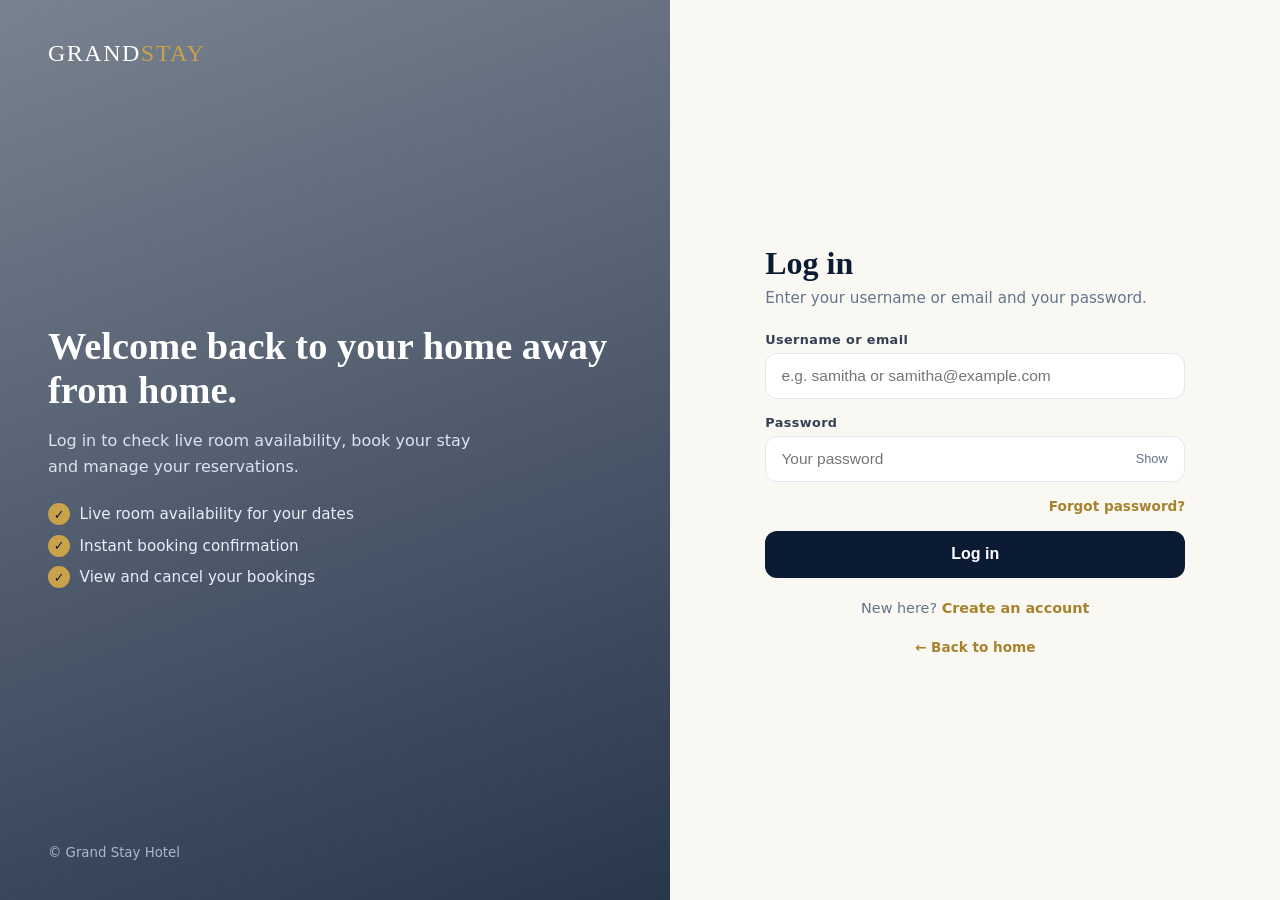
==== frontend/login.html @ 8cf585d7 "Hotel management microservices with new frontend Add Customer, Booking, Room, Billing services and E" ====
<!DOCTYPE html>
<html lang="en">
<head>
  <meta charset="UTF-8" />
  <meta name="viewport" content="width=device-width, initial-scale=1" />
  <title>Login - Grand Stay Hotel</title>
  <link rel="stylesheet" href="auth.css" />
</head>
<body class="auth">
  <aside class="visual" style="--bg:url('https://images.unsplash.com/photo-1566073771259-6a8506099945?auto=format&fit=crop&w=1400&q=80')">
    <a class="brand" href="index.html">GRAND<span>STAY</span></a>
    <div>
      <h2>Welcome back to your home away from home.</h2>
      <p class="sub">Log in to check live room availability, book your stay and manage your reservations.</p>
      <ul class="points">
        <li>Live room availability for your dates</li>
        <li>Instant booking confirmation</li>
        <li>View and cancel your bookings</li>
      </ul>
    </div>
    <small>&copy; Grand Stay Hotel</small>
  </aside>

  <main class="panel">
    <div class="box">
      <a class="mobile-brand" href="index.html">GRAND<span>STAY</span></a>
      <h1>Log in</h1>
      <p class="lead">Enter your username or email and your password.</p>

      <div id="alert" class="alert" hidden></div>

      <form id="loginForm" novalidate>
        <div class="field">
          <label for="usernameOrEmail">Username or email</label>
          <div class="input"><input type="text" id="usernameOrEmail" autocomplete="username" placeholder="e.g. samitha or samitha@example.com" /></div>
        </div>
        <div class="field">
          <label for="password">Password</label>
          <div class="input has-toggle">
            <input type="password" id="password" autocomplete="current-password" placeholder="Your password" />
            <button type="button" class="toggle">Show</button>
          </div>
        </div>
        <div class="row-between"><span></span><a href="forgot-password.html">Forgot password?</a></div>
        <button type="submit" class="submit" id="submitBtn">Log in</button>
      </form>

      <div class="alt">New here? <a href="signup.html">Create an account</a></div>
      <div class="alt" style="margin-top:0.4rem"><a class="home-link" href="index.html">&larr; Back to home</a></div>
    </div>
  </main>

  <script src="config.js"></script>
  <script src="auth.js"></script>
  <script>
    const form = document.getElementById("loginForm");
    const alertBox = document.getElementById("alert");
    const btn = document.getElementById("submitBtn");
    const idInput = document.getElementById("usernameOrEmail");
    const pwInput = document.getElementById("password");

    Auth.wireToggles();
    if (Auth.loggedIn()) window.location.replace("rooms.html");

    const params = new URLSearchParams(location.search);
    if (params.get("registered")) {
      Auth.showAlert(alertBox, "success", "Account created! Please log in.");
      idInput.value = params.get("registered");
      pwInput.focus();
    } else if (params.get("reset")) {
      Auth.showAlert(alertBox, "success", "Password changed. Please log in with your new password.");
    }

    form.addEventListener("submit", async (e) => {
      e.preventDefault();
      Auth.clearFieldErrors(form);
      Auth.showAlert(alertBox, "", "");

      const usernameOrEmail = idInput.value.trim();
      const password = pwInput.value;
      let bad = false;
      if (!usernameOrEmail) { Auth.setFieldError(idInput, "Username or email is required"); bad = true; }
      if (!password) { Auth.setFieldError(pwInput, "Password is required"); bad = true; }
      if (bad) return;

      Auth.setBusy(btn, true, "Logging in...");
      const r = await Auth.post("/login", { usernameOrEmail, password });

      if (r.ok && r.data && r.data.customer) {
        localStorage.setItem(SESSION_KEY, JSON.stringify(r.data.customer));
        Auth.showAlert(alertBox, "success", "Login successful. Taking you to the rooms...");
        setTimeout(() => { window.location.href = "rooms.html"; }, 600);
        return;
      }

      const msg = Auth.explain(r);
      Object.keys(msg.fields).forEach((k) => {
        if (k === "usernameOrEmail") Auth.setFieldError(idInput, msg.fields[k]);
        if (k === "password") Auth.setFieldError(pwInput, msg.fields[k]);
      });
      Auth.showAlert(alertBox, "error", msg.general || (Object.keys(msg.fields).length ? "" : "Login failed."));
      Auth.setBusy(btn, false, "Log in");
    });
  </script>
</body>
</html>
---- frontend/auth.css ----
:root {
  --navy: #0b1b34;
  --navy-2: #13294f;
  --gold: #c9a24b;
  --gold-dark: #a8832f;
  --ink: #0f172a;
  --soft: #64748b;
  --line: #e2e8f0;
  --bad: #b91c1c;
  --ok: #15803d;
}
* { box-sizing: border-box; }
[hidden] { display: none !important; }

body.auth {
  margin: 0;
  min-height: 100vh;
  display: grid;
  grid-template-columns: 1.1fr 1fr;
  font-family: "Segoe UI", system-ui, Arial, sans-serif;
  color: var(--ink);
  background: #fff;
}

/* ---------- Left visual panel ---------- */
.visual {
  position: relative;
  display: flex;
  flex-direction: column;
  justify-content: space-between;
  padding: 2.5rem 3rem;
  color: #fff;
  background:
    linear-gradient(160deg, rgba(11,27,52,0.55), rgba(11,27,52,0.88)),
    var(--bg) center/cover no-repeat;
}
.visual .brand { font-family: Georgia, serif; font-size: 1.5rem; letter-spacing: 1.5px; color: #fff; text-decoration: none; }
.visual .brand span { color: var(--gold); }
.visual h2 { font-family: Georgia, serif; font-size: clamp(1.8rem, 3vw, 2.8rem); line-height: 1.15; margin: 0 0 1rem; }
.visual p.sub { color: #dbe4f0; max-width: 440px; line-height: 1.6; margin: 0 0 1.5rem; }
.points { list-style: none; padding: 0; margin: 0; display: grid; gap: 0.6rem; }
.points li { display: flex; gap: 0.6rem; align-items: center; color: #e8eef7; font-size: 0.95rem; }
.points li::before { content: "✓"; display: grid; place-items: center; width: 22px; height: 22px; border-radius: 50%; background: var(--gold); color: var(--navy); font-weight: 700; font-size: 0.8rem; flex: none; }
.visual small { color: #a9b8cf; }

/* ---------- Right form panel ---------- */
.panel { display: flex; align-items: center; justify-content: center; padding: 2.5rem 1.5rem; background: #faf8f3; }
.box { width: 100%; max-width: 420px; }
.box .mobile-brand { display: none; font-family: Georgia, serif; font-size: 1.4rem; color: var(--navy); text-decoration: none; margin-bottom: 1rem; }
.box .mobile-brand span { color: var(--gold-dark); }
.box h1 { font-family: Georgia, serif; font-size: 2rem; margin: 0 0 0.4rem; color: var(--navy); }
.box .lead { margin: 0 0 1.6rem; color: var(--soft); font-size: 0.95rem; }

form { display: grid; gap: 1.05rem; }
.field label { display: block; font-size: 0.8rem; font-weight: 600; letter-spacing: 0.4px; color: #334155; margin-bottom: 0.35rem; }
.input { position: relative; }
.input input {
  width: 100%; padding: 0.8rem 0.95rem; font-size: 0.97rem; color: var(--ink);
  background: #fff; border: 1.5px solid var(--line); border-radius: 12px; transition: border-color 0.15s, box-shadow 0.15s;
}
.input input:focus { outline: none; border-color: var(--gold); box-shadow: 0 0 0 4px rgba(201,162,75,0.18); }
.field.invalid .input input { border-color: #f87171; background: #fff7f7; }
.field .err { color: var(--bad); font-size: 0.8rem; margin-top: 0.3rem; min-height: 0; }
.toggle { position: absolute; right: 8px; top: 50%; transform: translateY(-50%); background: none; border: none; color: var(--soft); font-size: 0.8rem; cursor: pointer; padding: 0.4rem 0.6rem; border-radius: 8px; }
.toggle:hover { background: #f1f5f9; color: var(--navy); }
.input.has-toggle input { padding-right: 4.2rem; }

.row2 { display: grid; grid-template-columns: 1fr 1fr; gap: 1rem; }
.row-between { display: flex; justify-content: space-between; align-items: center; font-size: 0.85rem; }
.row-between a, .alt a { color: var(--gold-dark); font-weight: 600; text-decoration: none; }
.row-between a:hover, .alt a:hover { text-decoration: underline; }

.strength { height: 5px; border-radius: 99px; background: #e5e7eb; overflow: hidden; margin-top: 0.5rem; }
.strength i { display: block; height: 100%; width: 0; background: #ef4444; transition: width 0.25s, background 0.25s; }
.strength-text { font-size: 0.75rem; color: var(--soft); margin-top: 0.25rem; }

.submit {
  display: flex; align-items: center; justify-content: center; gap: 0.6rem;
  padding: 0.9rem 1rem; border: none; border-radius: 12px; cursor: pointer;
  background: var(--navy); color: #fff; font-size: 1rem; font-weight: 600; transition: background 0.2s, transform 0.1s;
}
.submit:hover { background: var(--navy-2); }
.submit:active { transform: translateY(1px); }
.submit:disabled { opacity: 0.7; cursor: wait; }
.spin { width: 16px; height: 16px; border: 2px solid rgba(255,255,255,0.4); border-top-color: #fff; border-radius: 50%; animation: spin 0.7s linear infinite; }
@keyframes spin { to { transform: rotate(360deg); } }

.alert { padding: 0.8rem 1rem; border-radius: 12px; font-size: 0.9rem; line-height: 1.45; margin-bottom: 1rem; }
.alert.error { background: #fef2f2; color: var(--bad); border: 1px solid #fecaca; }
.alert.success { background: #f0fdf4; color: var(--ok); border: 1px solid #bbf7d0; }
.alert.info { background: #eff6ff; color: #1d4ed8; border: 1px solid #bfdbfe; }

.alt { margin-top: 1.4rem; text-align: center; color: var(--soft); font-size: 0.9rem; }
.home-link { display: inline-block; margin-top: 1rem; color: var(--soft); font-size: 0.85rem; text-decoration: none; }
.home-link:hover { color: var(--navy); }

@media (max-width: 860px) {
  body.auth { grid-template-columns: 1fr; }
  .visual { display: none; }
  .box .mobile-brand { display: inline-block; }
  .panel { align-items: flex-start; padding-top: 2rem; min-height: 100vh; }
}
@media (max-width: 440px) { .row2 { grid-template-columns: 1fr; } }
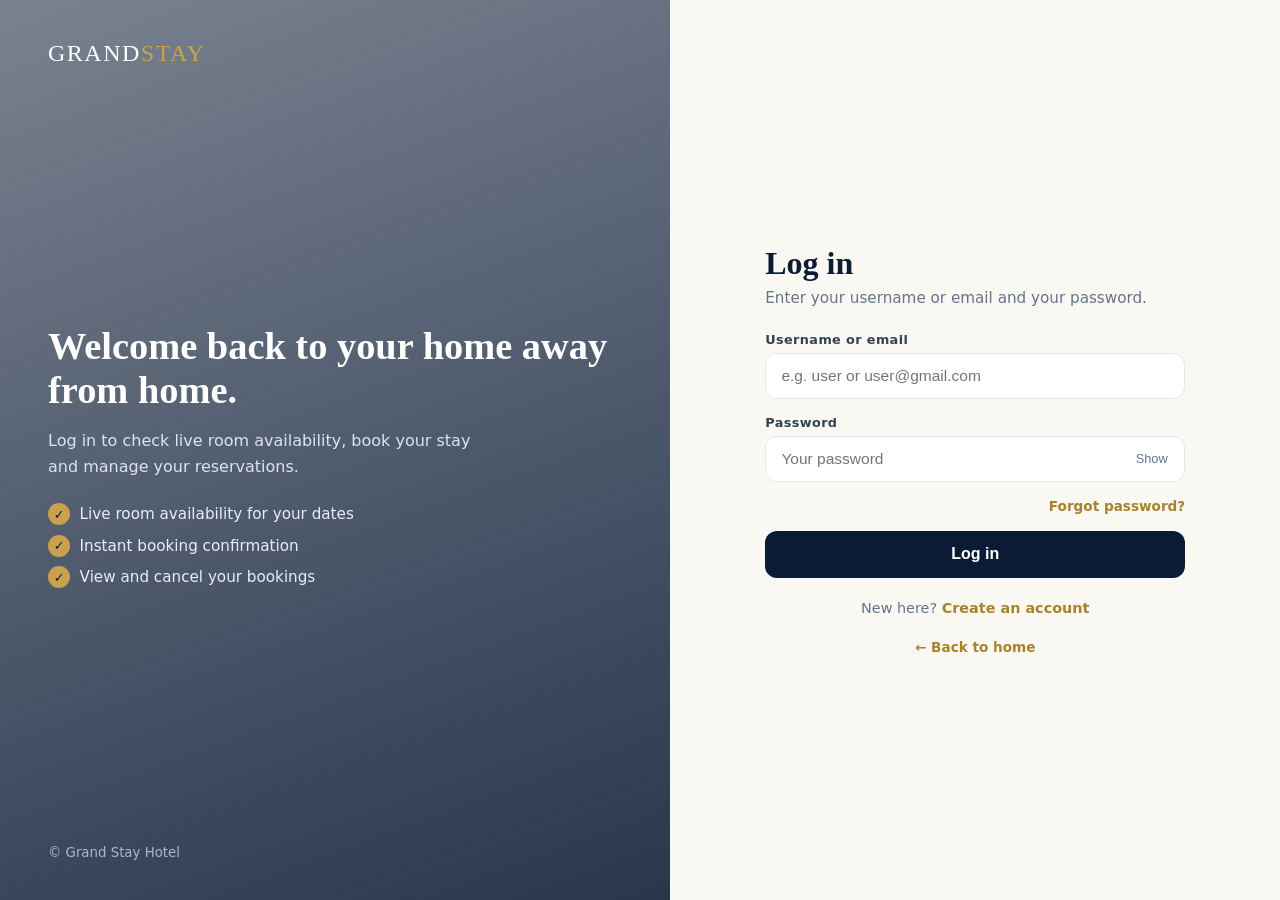
==== commit 7e18e17f: "Update login placeholder to user / user@gmail.com Co-authored-by: Copilot <223556219+Copilot@users.n" ====
--- a/frontend/login.html
+++ b/frontend/login.html
@@ -32,7 +32,7 @@
       <form id="loginForm" novalidate>
         <div class="field">
           <label for="usernameOrEmail">Username or email</label>
-          <div class="input"><input type="text" id="usernameOrEmail" autocomplete="username" placeholder="e.g. samitha or samitha@example.com" /></div>
+          <div class="input"><input type="text" id="usernameOrEmail" autocomplete="username" placeholder="e.g. user or user@gmail.com" /></div>
         </div>
         <div class="field">
           <label for="password">Password</label>
